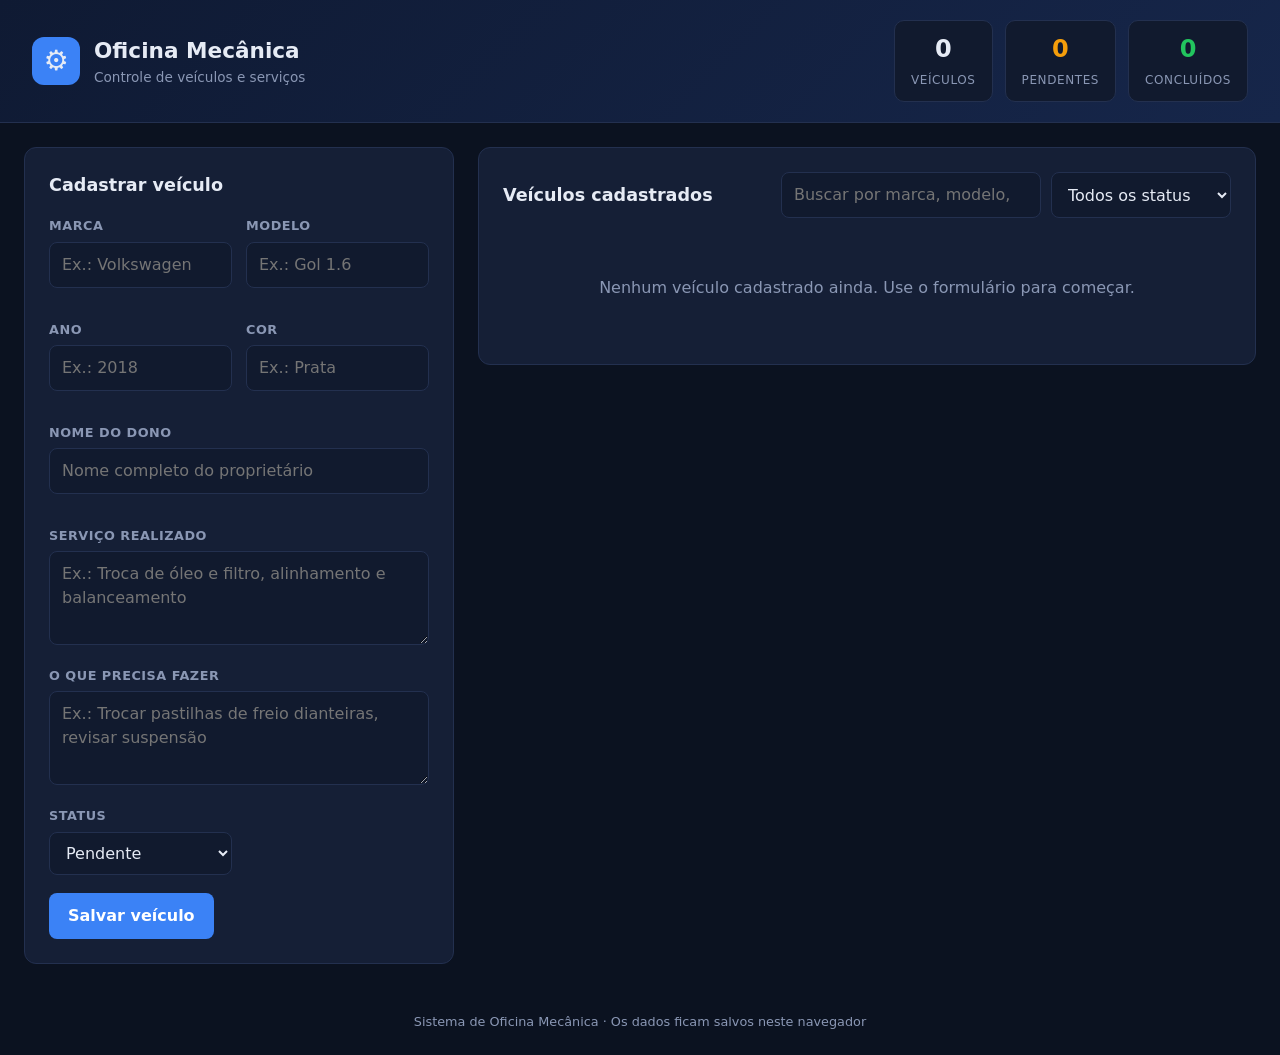
==== index.html @ 15208731 "adiciona arquivos iniciais: .gitignore, app.js, index.html e style.css." ====
<!DOCTYPE html>
<html lang="pt-BR">
<head>
  <meta charset="UTF-8">
  <meta name="viewport" content="width=device-width, initial-scale=1.0">
  <title>Oficina Mecânica - Gestão de Veículos</title>
  <link rel="stylesheet" href="style.css">
</head>
<body>
  <header class="topbar">
    <div class="brand">
      <span class="brand-icon" aria-hidden="true">&#9881;</span>
      <div>
        <h1>Oficina Mecânica</h1>
        <p>Controle de veículos e serviços</p>
      </div>
    </div>
    <div class="stats">
      <div class="stat">
        <span class="stat-value" id="statTotal">0</span>
        <span class="stat-label">Veículos</span>
      </div>
      <div class="stat">
        <span class="stat-value pending" id="statPendentes">0</span>
        <span class="stat-label">Pendentes</span>
      </div>
      <div class="stat">
        <span class="stat-value done" id="statConcluidos">0</span>
        <span class="stat-label">Concluídos</span>
      </div>
    </div>
  </header>

  <main class="layout">
    <section class="card form-card">
      <h2 id="formTitle">Cadastrar veículo</h2>
      <form id="veiculoForm" novalidate>
        <input type="hidden" id="veiculoId">

        <div class="grid">
          <div class="field">
            <label for="marca">Marca</label>
            <input type="text" id="marca" placeholder="Ex.: Volkswagen" maxlength="40" required>
            <small class="error" id="erro-marca"></small>
          </div>

          <div class="field">
            <label for="modelo">Modelo</label>
            <input type="text" id="modelo" placeholder="Ex.: Gol 1.6" maxlength="40" required>
            <small class="error" id="erro-modelo"></small>
          </div>

          <div class="field">
            <label for="ano">Ano</label>
            <input type="number" id="ano" placeholder="Ex.: 2018" min="1900" required>
            <small class="error" id="erro-ano"></small>
          </div>

          <div class="field">
            <label for="cor">Cor</label>
            <input type="text" id="cor" placeholder="Ex.: Prata" maxlength="30" required>
            <small class="error" id="erro-cor"></small>
          </div>

          <div class="field span-2">
            <label for="dono">Nome do dono</label>
            <input type="text" id="dono" placeholder="Nome completo do proprietário" maxlength="80" required>
            <small class="error" id="erro-dono"></small>
          </div>

          <div class="field span-2">
            <label for="servicoRealizado">Serviço realizado</label>
            <textarea id="servicoRealizado" rows="3" placeholder="Ex.: Troca de óleo e filtro, alinhamento e balanceamento" maxlength="500"></textarea>
          </div>

          <div class="field span-2">
            <label for="precisaFazer">O que precisa fazer</label>
            <textarea id="precisaFazer" rows="3" placeholder="Ex.: Trocar pastilhas de freio dianteiras, revisar suspensão" maxlength="500"></textarea>
          </div>

          <div class="field">
            <label for="status">Status</label>
            <select id="status">
              <option value="pendente">Pendente</option>
              <option value="andamento">Em andamento</option>
              <option value="concluido">Concluído</option>
            </select>
          </div>
        </div>

        <div class="actions">
          <button type="submit" class="btn primary" id="btnSalvar">Salvar veículo</button>
          <button type="button" class="btn ghost" id="btnCancelar" hidden>Cancelar edição</button>
        </div>
      </form>
    </section>

    <section class="card list-card">
      <div class="list-header">
        <h2>Veículos cadastrados</h2>
        <div class="filters">
          <input type="search" id="busca" placeholder="Buscar por marca, modelo, dono...">
          <select id="filtroStatus" aria-label="Filtrar por status">
            <option value="todos">Todos os status</option>
            <option value="pendente">Pendente</option>
            <option value="andamento">Em andamento</option>
            <option value="concluido">Concluído</option>
          </select>
        </div>
      </div>

      <div id="lista" class="lista" aria-live="polite"></div>
    </section>
  </main>

  <footer class="footer">
    Sistema de Oficina Mecânica &middot; Os dados ficam salvos neste navegador
  </footer>

  <script src="app.js"></script>
</body>
</html>
---- style.css ----
:root {
  --bg: #0b1220;
  --bg-soft: #111a2e;
  --card: #151f36;
  --card-border: #23304f;
  --text: #e6ebf5;
  --muted: #8a97b4;
  --accent: #3b82f6;
  --accent-hover: #2563eb;
  --danger: #ef4444;
  --pending: #f59e0b;
  --progress: #38bdf8;
  --done: #22c55e;
  --radius: 12px;
}

* {
  box-sizing: border-box;
  margin: 0;
  padding: 0;
}

body {
  font-family: "Segoe UI", system-ui, -apple-system, Roboto, Arial, sans-serif;
  background: var(--bg);
  color: var(--text);
  min-height: 100vh;
  line-height: 1.5;
}

/* Topbar */
.topbar {
  display: flex;
  align-items: center;
  justify-content: space-between;
  flex-wrap: wrap;
  gap: 16px;
  padding: 20px 32px;
  background: linear-gradient(135deg, #0f1a33, #16264a);
  border-bottom: 1px solid var(--card-border);
}

.brand {
  display: flex;
  align-items: center;
  gap: 14px;
}

.brand-icon {
  display: grid;
  place-items: center;
  width: 48px;
  height: 48px;
  font-size: 28px;
  background: var(--accent);
  border-radius: 12px;
}

.brand h1 {
  font-size: 1.35rem;
}

.brand p {
  color: var(--muted);
  font-size: 0.85rem;
}

.stats {
  display: flex;
  gap: 12px;
}

.stat {
  min-width: 96px;
  padding: 10px 16px;
  text-align: center;
  background: var(--bg-soft);
  border: 1px solid var(--card-border);
  border-radius: 10px;
}

.stat-value {
  display: block;
  font-size: 1.5rem;
  font-weight: 700;
}

.stat-value.pending { color: var(--pending); }
.stat-value.done { color: var(--done); }

.stat-label {
  color: var(--muted);
  font-size: 0.75rem;
  text-transform: uppercase;
  letter-spacing: 0.05em;
}

/* Layout */
.layout {
  display: grid;
  grid-template-columns: minmax(320px, 430px) 1fr;
  gap: 24px;
  max-width: 1300px;
  margin: 24px auto;
  padding: 0 24px;
  align-items: start;
}

.card {
  background: var(--card);
  border: 1px solid var(--card-border);
  border-radius: var(--radius);
  padding: 24px;
}

.card h2 {
  font-size: 1.1rem;
  margin-bottom: 18px;
}

.form-card {
  position: sticky;
  top: 16px;
}

/* Form */
.grid {
  display: grid;
  grid-template-columns: 1fr 1fr;
  gap: 14px;
}

.span-2 {
  grid-column: span 2;
}

.field label {
  display: block;
  margin-bottom: 6px;
  color: var(--muted);
  font-size: 0.8rem;
  font-weight: 600;
  text-transform: uppercase;
  letter-spacing: 0.04em;
}

input,
select,
textarea {
  width: 100%;
  padding: 10px 12px;
  font: inherit;
  color: var(--text);
  background: var(--bg-soft);
  border: 1px solid var(--card-border);
  border-radius: 8px;
  outline: none;
  transition: border-color 0.15s, box-shadow 0.15s;
}

textarea {
  resize: vertical;
}

input:focus,
select:focus,
textarea:focus {
  border-color: var(--accent);
  box-shadow: 0 0 0 3px rgba(59, 130, 246, 0.25);
}

input.invalid {
  border-color: var(--danger);
}

.error {
  display: block;
  min-height: 14px;
  margin-top: 4px;
  color: var(--danger);
  font-size: 0.75rem;
}

.actions {
  display: flex;
  gap: 10px;
  margin-top: 18px;
}

.btn {
  padding: 10px 18px;
  font: inherit;
  font-weight: 600;
  border: 1px solid transparent;
  border-radius: 8px;
  cursor: pointer;
  transition: background 0.15s, border-color 0.15s;
}

.btn.primary {
  color: #fff;
  background: var(--accent);
}

.btn.primary:hover {
  background: var(--accent-hover);
}

.btn.ghost {
  color: var(--text);
  background: transparent;
  border-color: var(--card-border);
}

.btn.ghost:hover {
  background: var(--bg-soft);
}

.btn.small {
  padding: 6px 12px;
  font-size: 0.8rem;
}

.btn.danger {
  color: var(--danger);
  background: transparent;
  border-color: rgba(239, 68, 68, 0.4);
}

.btn.danger:hover {
  background: rgba(239, 68, 68, 0.12);
}

/* Lista */
.list-header {
  display: flex;
  align-items: center;
  justify-content: space-between;
  flex-wrap: wrap;
  gap: 12px;
  margin-bottom: 18px;
}

.list-header h2 {
  margin-bottom: 0;
}

.filters {
  display: flex;
  gap: 10px;
  flex: 1;
  justify-content: flex-end;
  min-width: 260px;
}

.filters input {
  max-width: 260px;
}

.filters select {
  max-width: 180px;
}

.lista {
  display: grid;
  gap: 14px;
}

.vehicle {
  padding: 18px;
  background: var(--bg-soft);
  border: 1px solid var(--card-border);
  border-left: 4px solid var(--pending);
  border-radius: 10px;
}

.vehicle.andamento { border-left-color: var(--progress); }
.vehicle.concluido { border-left-color: var(--done); }

.vehicle-head {
  display: flex;
  align-items: flex-start;
  justify-content: space-between;
  gap: 12px;
  margin-bottom: 12px;
}

.vehicle-title {
  font-size: 1.05rem;
  font-weight: 700;
}

.vehicle-owner {
  color: var(--muted);
  font-size: 0.85rem;
}

.badge {
  padding: 4px 10px;
  font-size: 0.72rem;
  font-weight: 700;
  text-transform: uppercase;
  letter-spacing: 0.05em;
  white-space: nowrap;
  border-radius: 999px;
}

.badge.pendente { color: var(--pending); background: rgba(245, 158, 11, 0.15); }
.badge.andamento { color: var(--progress); background: rgba(56, 189, 248, 0.15); }
.badge.concluido { color: var(--done); background: rgba(34, 197, 94, 0.15); }

.chips {
  display: flex;
  flex-wrap: wrap;
  gap: 8px;
  margin-bottom: 12px;
}

.chip {
  padding: 3px 10px;
  color: var(--muted);
  font-size: 0.78rem;
  background: var(--card);
  border: 1px solid var(--card-border);
  border-radius: 6px;
}

.chip strong {
  color: var(--text);
}

.info {
  margin-bottom: 10px;
}

.info h3 {
  margin-bottom: 2px;
  color: var(--muted);
  font-size: 0.72rem;
  text-transform: uppercase;
  letter-spacing: 0.05em;
}

.info p {
  font-size: 0.9rem;
  white-space: pre-wrap;
  word-break: break-word;
}

.info p.empty {
  color: var(--muted);
  font-style: italic;
}

.vehicle-actions {
  display: flex;
  flex-wrap: wrap;
  gap: 8px;
  margin-top: 12px;
}

.vazio {
  padding: 40px 16px;
  color: var(--muted);
  text-align: center;
}

.footer {
  padding: 24px;
  color: var(--muted);
  font-size: 0.8rem;
  text-align: center;
}

/* Responsivo */
@media (max-width: 900px) {
  .layout {
    grid-template-columns: 1fr;
  }

  .form-card {
    position: static;
  }

  .topbar {
    padding: 16px;
  }

  .filters {
    justify-content: stretch;
  }

  .filters input,
  .filters select {
    max-width: none;
  }
}

@media (max-width: 480px) {
  .grid {
    grid-template-columns: 1fr;
  }

  .span-2 {
    grid-column: span 1;
  }

  .stats {
    width: 100%;
  }

  .stat {
    flex: 1;
    min-width: 0;
  }
}
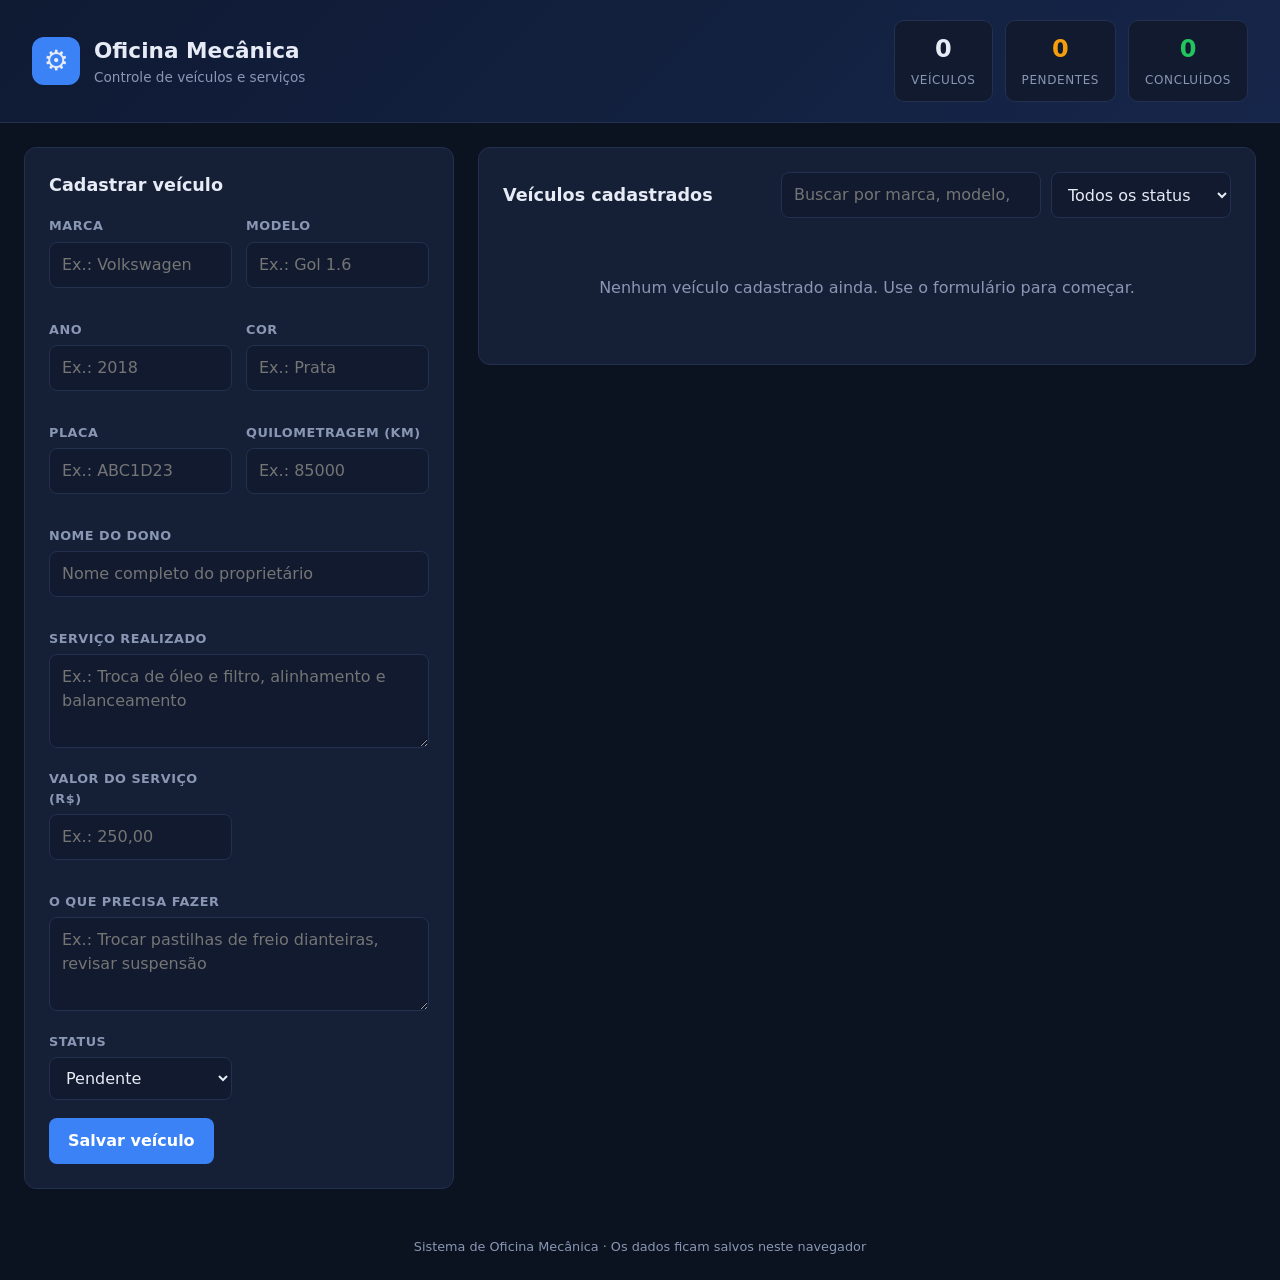
==== commit d027b0ea: "adiciona campos de entrada para placa, quilometragem e valor do serviço; implementa impressão da ord" ====
--- a/index.html
+++ b/index.html
@@ -62,6 +62,18 @@
             <small class="error" id="erro-cor"></small>
           </div>
 
+          <div class="field">
+            <label for="placa">Placa</label>
+            <input type="text" id="placa" placeholder="Ex.: ABC1D23" maxlength="8" required>
+            <small class="error" id="erro-placa"></small>
+          </div>
+
+          <div class="field">
+            <label for="quilometragem">Quilometragem (km)</label>
+            <input type="number" id="quilometragem" placeholder="Ex.: 85000" min="0" step="1" required>
+            <small class="error" id="erro-quilometragem"></small>
+          </div>
+
           <div class="field span-2">
             <label for="dono">Nome do dono</label>
             <input type="text" id="dono" placeholder="Nome completo do proprietário" maxlength="80" required>
@@ -71,6 +83,12 @@
           <div class="field span-2">
             <label for="servicoRealizado">Serviço realizado</label>
             <textarea id="servicoRealizado" rows="3" placeholder="Ex.: Troca de óleo e filtro, alinhamento e balanceamento" maxlength="500"></textarea>
+          </div>
+
+          <div class="field">
+            <label for="valorServico">Valor do serviço (R$)</label>
+            <input type="number" id="valorServico" placeholder="Ex.: 250,00" min="0" step="0.01" required>
+            <small class="error" id="erro-valorServico"></small>
           </div>
 
           <div class="field span-2">
@@ -113,6 +131,8 @@
     </section>
   </main>
 
+  <section id="ordemImpressao" class="ordem-impressao" aria-hidden="true"></section>
+
   <footer class="footer">
     Sistema de Oficina Mecânica &middot; Os dados ficam salvos neste navegador
   </footer>
--- a/style.css
+++ b/style.css
@@ -372,6 +372,10 @@
   text-align: center;
 }
 
+.ordem-impressao {
+  display: none;
+}
+
 /* Responsivo */
 @media (max-width: 900px) {
   .layout {
@@ -414,3 +418,79 @@
     min-width: 0;
   }
 }
+
+@media print {
+  body {
+    min-height: 0;
+    color: #111;
+    background: #fff;
+  }
+
+  body > * {
+    display: none !important;
+  }
+
+  #ordemImpressao {
+    display: block !important;
+    padding: 12mm;
+    color: #111;
+    font-family: Arial, sans-serif;
+  }
+
+  #ordemImpressao h1 {
+    margin-bottom: 4px;
+    text-align: center;
+    font-size: 24px;
+  }
+
+  #ordemImpressao h2 {
+    margin-bottom: 12px;
+    font-size: 16px;
+  }
+
+  .ordem-numero {
+    margin-bottom: 24px;
+    text-align: center;
+  }
+
+  .ordem-secao {
+    margin-bottom: 24px;
+  }
+
+  .ordem-grid {
+    display: grid;
+    grid-template-columns: 1fr 1fr;
+    gap: 12px;
+  }
+
+  .ordem-campo {
+    display: flex;
+    flex-direction: column;
+    gap: 4px;
+    padding-bottom: 6px;
+    border-bottom: 1px solid #bbb;
+  }
+
+  .ordem-secao .info {
+    margin-bottom: 14px;
+  }
+
+  .ordem-secao .info h3 {
+    color: #444;
+  }
+
+  .ordem-valor {
+    margin: 18px 0 8px;
+    font-size: 18px;
+    font-weight: 700;
+  }
+
+  .ordem-assinaturas {
+    display: grid;
+    grid-template-columns: 1fr 1fr;
+    gap: 24px;
+    margin-top: 72px;
+    text-align: center;
+    white-space: pre-line;
+  }
+}
